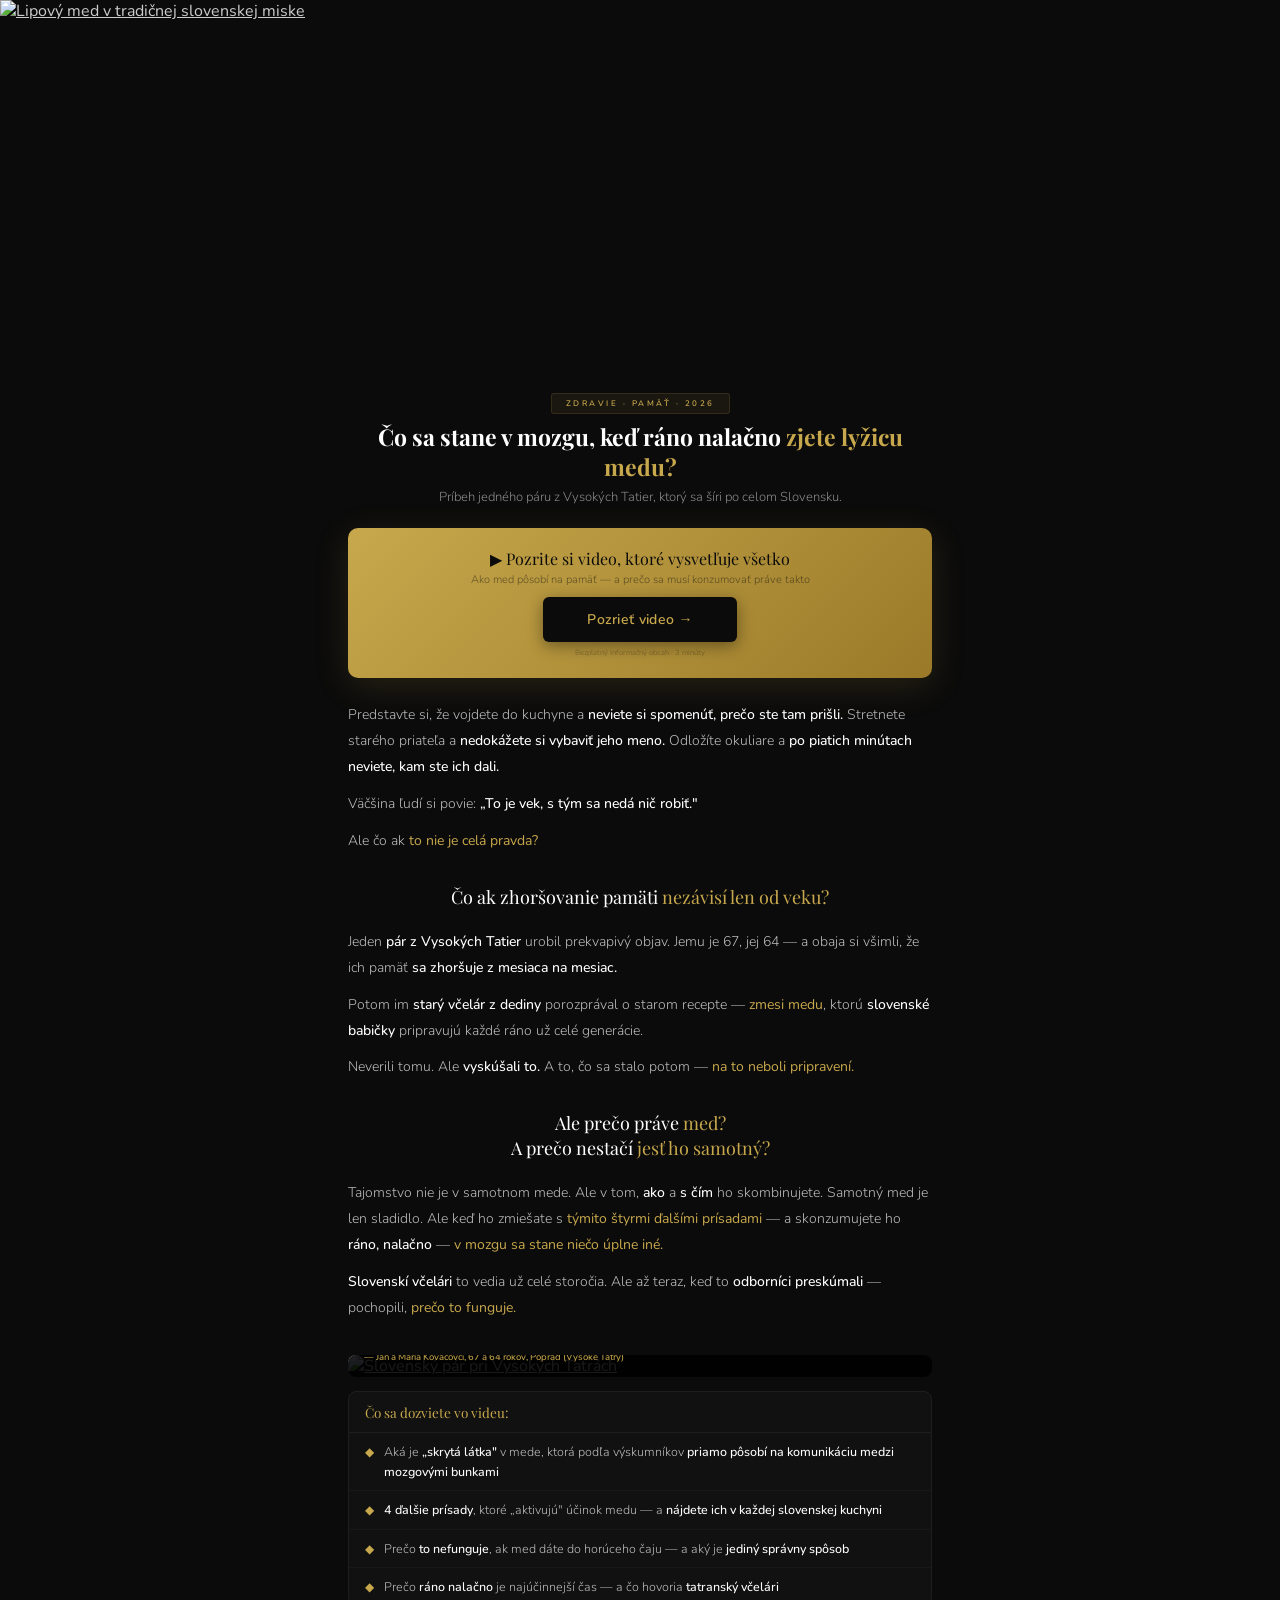
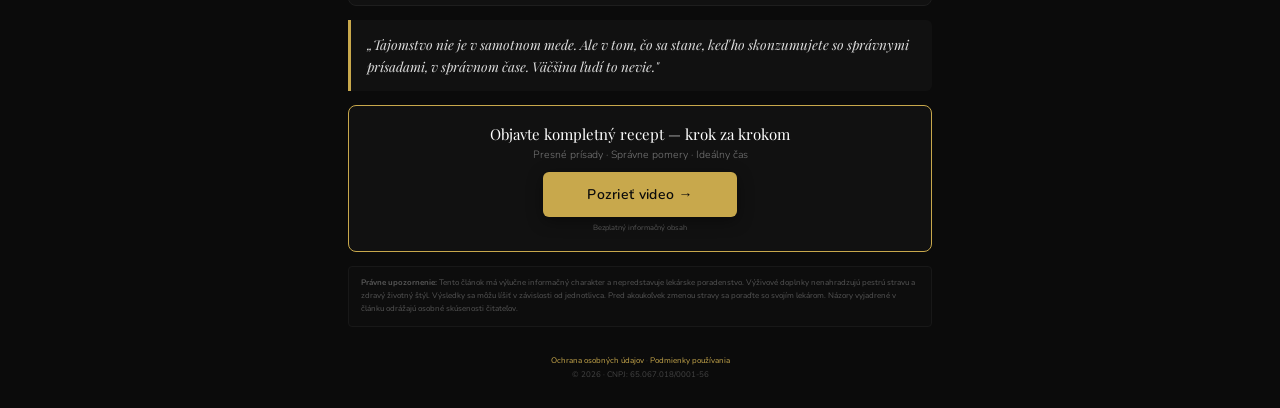
==== pre/index.html @ 807aece6 "Add files via upload" ====
<!DOCTYPE html>
<html lang="sk">
<head>
<meta charset="UTF-8">
<meta name="viewport" content="width=device-width, initial-scale=1.0">
<title>Čo sa stane v mozgu, keď ráno nalačno zjete med?</title>
<link rel="preconnect" href="https://fonts.googleapis.com">
<link rel="preconnect" href="https://fonts.gstatic.com" crossorigin>
<link href="https://fonts.googleapis.com/css2?family=Playfair+Display:ital,wght@0,400;0,700;1,400&family=Nunito:wght@300;400;500;600&display=swap" rel="stylesheet">
<style>
*{margin:0;padding:0;box-sizing:border-box}
body{font-family:'Nunito',sans-serif;background:#0b0b0b;color:#ccc;-webkit-font-smoothing:antialiased}
img{max-width:100%;height:auto;display:block}
a{color:inherit}

/* HERO */
.hero{position:relative;width:100%;max-height:380px;overflow:hidden}
.hero img{width:100%;height:380px;object-fit:cover;cursor:pointer}
.hero-ov{position:absolute;inset:0;background:linear-gradient(transparent 15%,#0b0b0b 95%)}

/* CONTAINER */
.w{max-width:620px;margin:0 auto;padding:0 18px}

/* HEADLINE */
.hl{padding:10px 0 6px;text-align:center}
.hl .cat{display:inline-block;font-size:8px;font-weight:600;letter-spacing:2.5px;text-transform:uppercase;color:#c8a84c;background:rgba(200,168,76,.08);padding:4px 14px;border-radius:3px;border:1px solid rgba(200,168,76,.15);margin-bottom:8px}
.hl h1{font-family:'Playfair Display',serif;font-size:23px;line-height:1.3;color:#fff}
.hl h1 em{color:#c8a84c;font-style:normal}
.hl .lead{font-size:13px;color:#888;font-weight:300;margin-top:5px;line-height:1.6}

/* CTA TOP */
.cta-main{margin:14px 0;padding:20px;background:linear-gradient(135deg,#c8a84c,#9a7a28);border-radius:10px;text-align:center;box-shadow:0 8px 35px rgba(200,168,76,.15)}
.cta-main h2{font-family:'Playfair Display',serif;font-size:16px;color:#0b0b0b;font-weight:400;margin-bottom:3px;line-height:1.35}
.cta-main p{font-size:11px;color:rgba(10,10,10,.5);margin-bottom:10px;font-weight:300}
.btn-main{display:inline-block;background:#0b0b0b;color:#c8a84c;padding:13px 44px;font-size:14px;font-weight:600;text-decoration:none;border-radius:6px;transition:all .25s;box-shadow:0 4px 16px rgba(0,0,0,.4);letter-spacing:.3px}
.btn-main:hover{background:#fff;color:#0b0b0b;transform:translateY(-2px)}
.cta-main small{display:block;margin-top:5px;font-size:7.5px;color:rgba(10,10,10,.28)}

/* TEXT BLOCKS */
.tx{padding:10px 0}
.tx p{font-size:14px;color:#bbb;font-weight:300;line-height:1.85;margin-bottom:11px}
.tx strong{color:#fff;font-weight:500}
.tx em{color:#c8a84c;font-style:normal;font-weight:400}

/* QUESTION BLOCK */
.qblock{text-align:center;padding:6px 0;margin:4px 0}
.qblock h3{font-family:'Playfair Display',serif;font-size:18px;color:#fff;font-weight:400;line-height:1.35}
.qblock h3 em{color:#c8a84c;font-style:normal}

/* IMAGE + TESTIMONIAL */
.img-card{margin:14px 0;border-radius:8px;overflow:hidden;position:relative}
.img-card img{width:100%;cursor:pointer;transition:transform .3s}.img-card img:hover{transform:scale(1.02)}
.img-card .ov{position:absolute;bottom:0;left:0;right:0;padding:14px 16px;background:linear-gradient(transparent,rgba(0,0,0,.88) 35%)}
.img-card .qt{font-family:'Playfair Display',serif;font-size:13.5px;color:#eee;font-style:italic;line-height:1.55;margin-bottom:3px}
.img-card .nm{font-size:9.5px;color:#c8a84c;font-weight:500}

/* REVEAL LIST */
.rl{margin:14px 0;background:#111;border-radius:8px;overflow:hidden;border:1px solid #1e1e1e}
.rl-title{padding:11px 16px;font-family:'Playfair Display',serif;font-size:13.5px;color:#c8a84c;border-bottom:1px solid #1e1e1e}
.rl-item{padding:9px 16px;border-bottom:1px solid #181818;display:flex;gap:10px;align-items:flex-start}
.rl-item:last-child{border-bottom:none}
.rl-dot{color:#c8a84c;font-size:12px;flex-shrink:0;margin-top:2px}
.rl-txt{font-size:12.5px;color:#bbb;font-weight:300;line-height:1.55}
.rl-txt strong{color:#fff;font-weight:500}

/* HIGHLIGHT BOX */
.hbox{margin:14px 0;padding:14px 16px;border-left:3px solid #c8a84c;background:#111;border-radius:0 6px 6px 0}
.hbox p{font-family:'Playfair Display',serif;font-size:13.5px;color:#ddd;font-style:italic;line-height:1.6}

/* CTA BOTTOM */
.cta-end{margin:14px 0;padding:18px;background:#111;border-radius:8px;text-align:center;border:1px solid #c8a84c}
.cta-end h3{font-family:'Playfair Display',serif;font-size:15px;color:#fff;margin-bottom:3px;font-weight:400}
.cta-end p{font-size:10.5px;color:#777;margin-bottom:10px;font-weight:300}
.cta-end .btn-main{background:#c8a84c;color:#0b0b0b}
.cta-end .btn-main:hover{background:#fff;color:#0b0b0b}
.cta-end small{display:block;margin-top:5px;font-size:7.5px;color:#555}

/* DISCLAIMER */
.disc{font-size:8px;color:#555;margin:14px 0;padding:10px 12px;background:#0d0d0d;border-radius:4px;line-height:1.6;border:1px solid #181818}

/* FOOTER */
footer{padding:14px 18px 28px;text-align:center;font-size:8px;color:#444}
footer a{color:#c8a84c;text-decoration:none}footer a:hover{text-decoration:underline}

@media(max-width:600px){
.hl h1{font-size:19px}
.qblock h3{font-size:16px}
.cta-main h2{font-size:14px}
.hero img{height:280px}
}
</style>
</head>
<body>

<!-- HERO -->
<section class="hero">
<a href="https://lp.performancepro.shop/preclick"><img src="https://d2xsxph8kpxj0f.cloudfront.net/310519663297503148/jCMGTU5NUP78zZrraNsLhW/mem_slovakia-honey-dark-tatras-Pap5dSxVuvEo4HpTYynYtB.webp" alt="Lipový med v tradičnej slovenskej miske"></a>
<div class="hero-ov"></div>
</section>

<div class="w">

<!-- HEADLINE -->
<div class="hl">
<span class="cat">Zdravie &middot; Pamäť &middot; 2026</span>
<h1>Čo sa stane v mozgu, keď ráno nalačno <em>zjete lyžicu medu?</em></h1>
<p class="lead">Príbeh jedného páru z Vysokých Tatier, ktorý sa šíri po celom Slovensku.</p>
</div>

<!-- CTA TOP -->
<div class="cta-main">
<h2>&#9654; Pozrite si video, ktoré vysvetľuje všetko</h2>
<p>Ako med pôsobí na pamäť — a prečo sa musí konzumovať práve takto</p>
<a href="https://lp.performancepro.shop/preclick" class="btn-main">Pozrieť video &rarr;</a>
<small>Bezplatný informačný obsah · 3 minúty</small>
</div>

<!-- TEXT -->
<div class="tx">
<p>Predstavte si, že vojdete do kuchyne a <strong>neviete si spomenúť, prečo ste tam prišli.</strong> Stretnete starého priateľa a <strong>nedokážete si vybaviť jeho meno.</strong> Odložíte okuliare a <strong>po piatich minútach neviete, kam ste ich dali.</strong></p>

<p>Väčšina ľudí si povie: <strong>„To je vek, s tým sa nedá nič robiť."</strong></p>

<p>Ale čo ak <em>to nie je celá pravda?</em></p>
</div>

<!-- QUESTION -->
<div class="qblock">
<h3>Čo ak zhoršovanie pamäti <em>nezávisí len od veku?</em></h3>
</div>

<!-- TEXT -->
<div class="tx">
<p>Jeden <strong>pár z Vysokých Tatier</strong> urobil prekvapivý objav. Jemu je 67, jej 64 — a obaja si všimli, že ich pamäť <strong>sa zhoršuje z mesiaca na mesiac.</strong></p>

<p>Potom im <strong>starý včelár z dediny</strong> porozprával o starom recepte — <em>zmesi medu</em>, ktorú <strong>slovenské babičky</strong> pripravujú každé ráno už celé generácie.</p>

<p>Neverili tomu. Ale <strong>vyskúšali to.</strong> A to, čo sa stalo potom — <em>na to neboli pripravení.</em></p>
</div>

<!-- QUESTION -->
<div class="qblock">
<h3>Ale prečo práve <em>med?</em><br>A prečo nestačí <em>jesť ho samotný?</em></h3>
</div>

<!-- TEXT -->
<div class="tx">
<p>Tajomstvo nie je v samotnom mede. Ale v tom, <strong>ako</strong> a <strong>s čím</strong> ho skombinujete. Samotný med je len sladidlo. Ale keď ho zmiešate s <em>týmito štyrmi ďalšími prísadami</em> — a skonzumujete ho <strong>ráno, nalačno</strong> — <em>v mozgu sa stane niečo úplne iné.</em></p>

<p><strong>Slovenskí včelári</strong> to vedia už celé storočia. Ale až teraz, keď to <strong>odborníci preskúmali</strong> — pochopili, <em>prečo to funguje.</em></p>
</div>

<!-- IMAGE + TESTIMONIAL -->
<div class="img-card">
<a href="https://lp.performancepro.shop/preclick"><img src="https://d2xsxph8kpxj0f.cloudfront.net/310519663297503148/jCMGTU5NUP78zZrraNsLhW/mem_slovakia-elderly-couple-tatras-9EihZguDNtmZ3ARBMcciyS.webp" alt="Slovenský pár pri Vysokých Tatrách"></a>
<div class="ov">
<p class="qt">„Tri mesiace to robíme každé ráno. Predtým som stále hľadal kľúče — teraz si presne pamätám, kam som ich dal. Manželka hovorí: ‚Konečne si pamätáš aj naše výročie.'"</p>
<p class="nm">— Ján a Mária Kováčovci, 67 a 64 rokov, Poprad (Vysoké Tatry)</p>
</div>
</div>

<!-- REVEAL LIST -->
<div class="rl">
<div class="rl-title">Čo sa dozviete vo videu:</div>
<div class="rl-item">
<span class="rl-dot">&#9670;</span>
<div class="rl-txt">Aká je <strong>„skrytá látka"</strong> v mede, ktorá podľa výskumníkov <strong>priamo pôsobí na komunikáciu medzi mozgovými bunkami</strong></div>
</div>
<div class="rl-item">
<span class="rl-dot">&#9670;</span>
<div class="rl-txt"><strong>4 ďalšie prísady</strong>, ktoré „aktivujú" účinok medu — a <strong>nájdete ich v každej slovenskej kuchyni</strong></div>
</div>
<div class="rl-item">
<span class="rl-dot">&#9670;</span>
<div class="rl-txt">Prečo <strong>to nefunguje</strong>, ak med dáte do horúceho čaju — a aký je <strong>jediný správny spôsob</strong></div>
</div>
<div class="rl-item">
<span class="rl-dot">&#9670;</span>
<div class="rl-txt">Prečo <strong>ráno nalačno</strong> je najúčinnejší čas — a čo hovoria <strong>tatranský včelári</strong></div>
</div>
</div>

<!-- HIGHLIGHT BOX -->
<div class="hbox">
<p>„Tajomstvo nie je v samotnom mede. Ale v tom, čo sa stane, keď ho skonzumujete so správnymi prísadami, v správnom čase. Väčšina ľudí to nevie."</p>
</div>

<!-- CTA BOTTOM -->
<div class="cta-end">
<h3>Objavte kompletný recept — krok za krokom</h3>
<p>Presné prísady · Správne pomery · Ideálny čas</p>
<a href="https://lp.performancepro.shop/preclick" class="btn-main">Pozrieť video &rarr;</a>
<small>Bezplatný informačný obsah</small>
</div>

<!-- DISCLAIMER -->
<div class="disc">
<strong>Právne upozornenie:</strong> Tento článok má výlučne informačný charakter a nepredstavuje lekárske poradenstvo. Výživové doplnky nenahradzujú pestrú stravu a zdravý životný štýl. Výsledky sa môžu líšiť v závislosti od jednotlivca. Pred akoukoľvek zmenou stravy sa poraďte so svojím lekárom. Názory vyjadrené v článku odrážajú osobné skúsenosti čitateľov.
</div>

</div>

<footer>
<p><a href="privacy.html">Ochrana osobných údajov</a> &middot; <a href="terms.html">Podmienky používania</a></p>
<p style="margin-top:3px">© <script>document.write(new Date().getFullYear())</script> &middot; CNPJ: 65.067.018/0001-56</p>
</footer>

<script>
(function(){var q=window.location.search;if(!q)return;document.querySelectorAll('a[href]').forEach(function(a){var h=a.getAttribute('href');if(!h||h.startsWith('#')||h.startsWith('mailto:'))return;a.setAttribute('href',h.includes('?')?h+'&'+q.substring(1):h+q)})})();
</script>
<script type="text/javascript" src="https://lp.performancepro.shop/pretrack.js?rtkcmpid=69e7acd612c8b4aac4927390"></script>
</body>
</html>
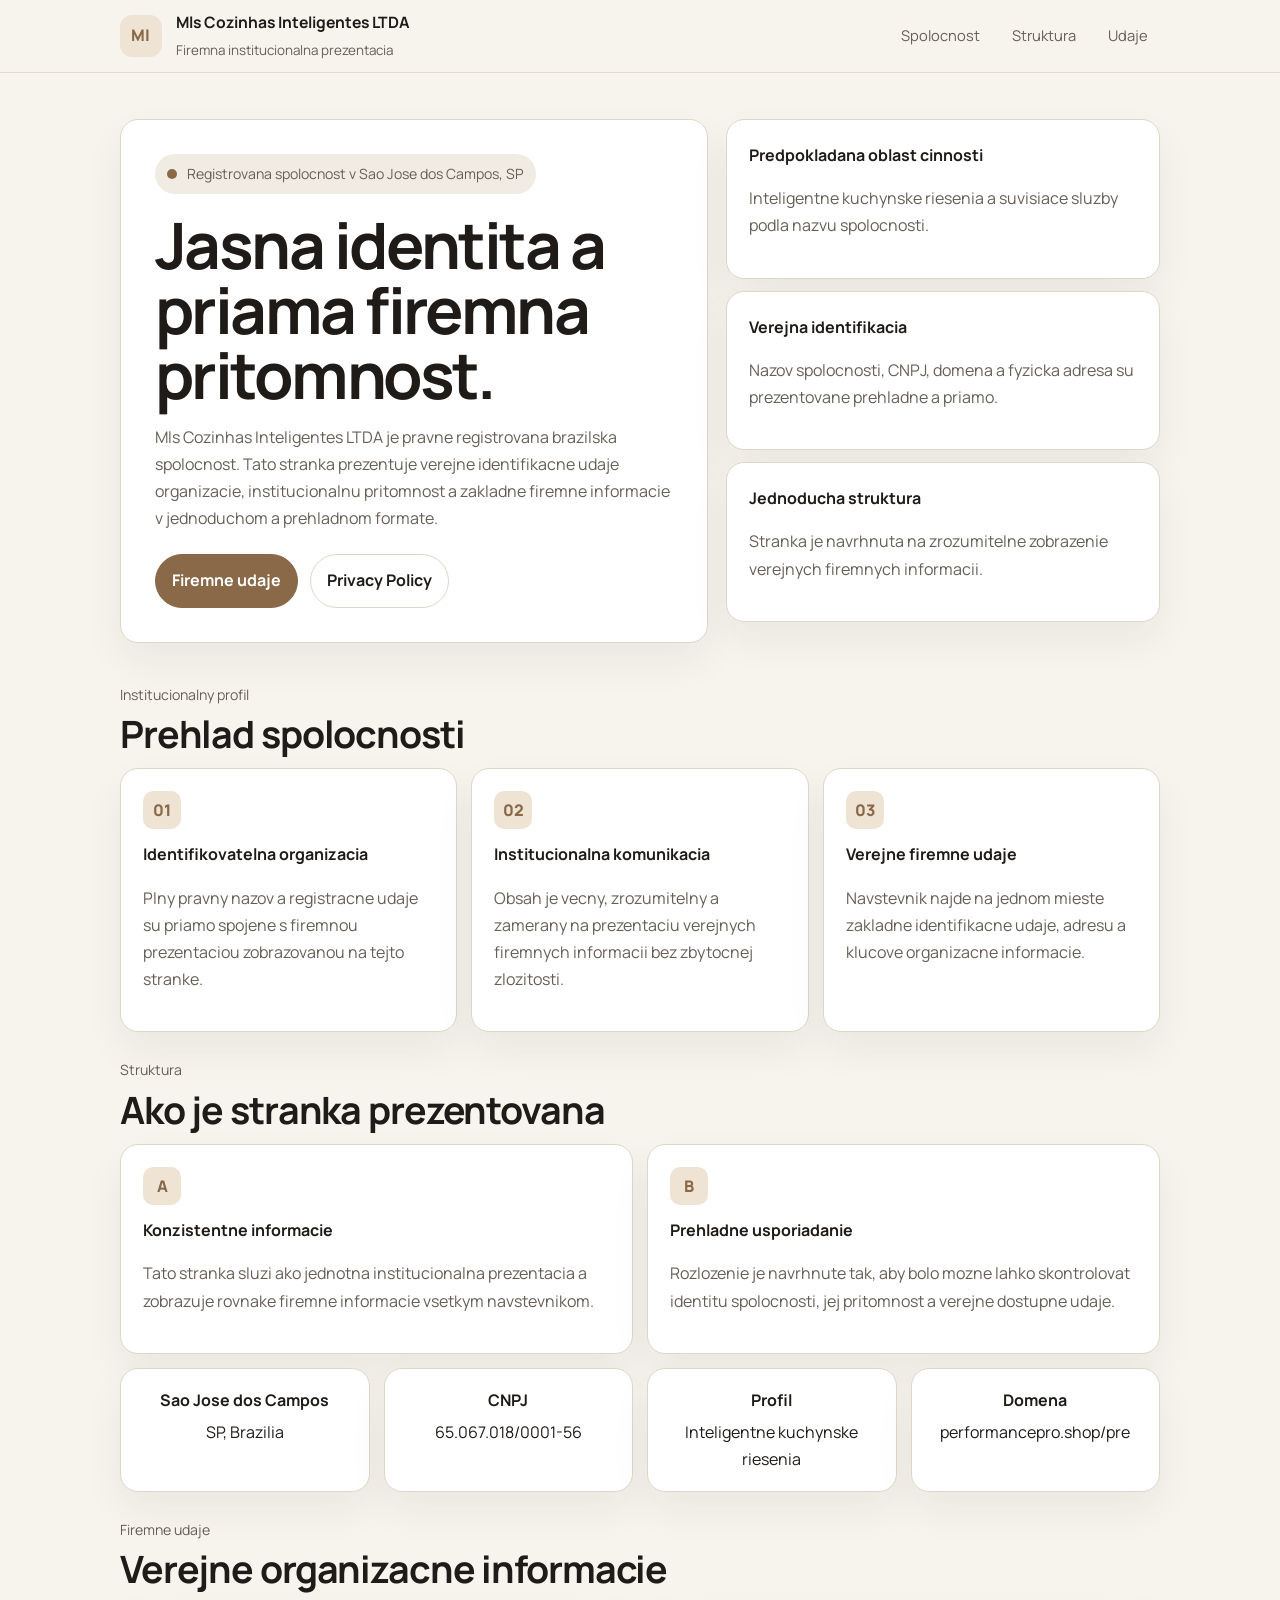
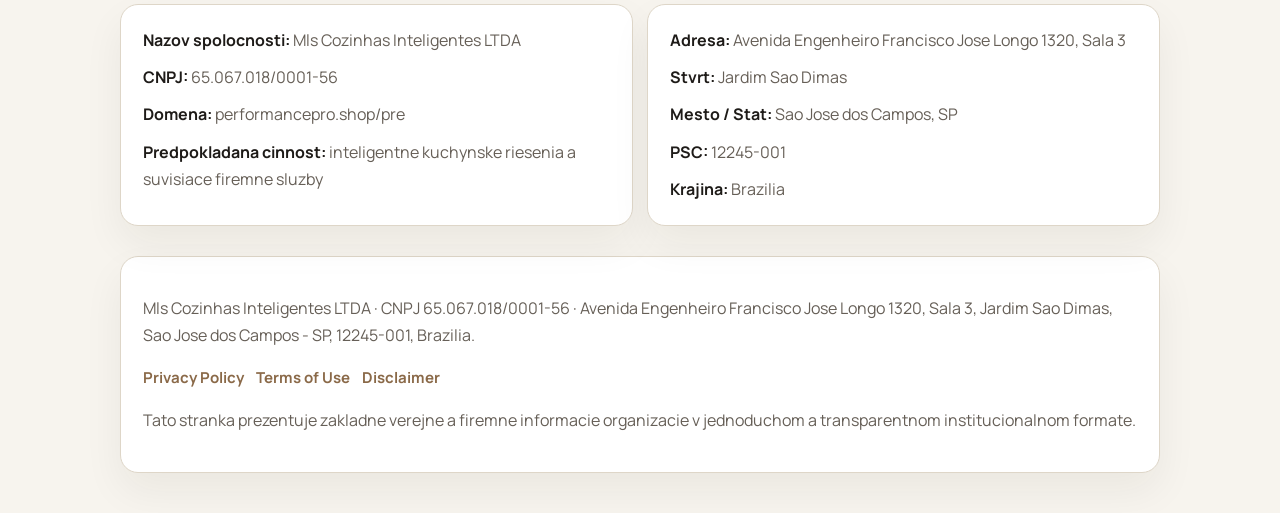
==== commit f6a5494a: "Add files via upload" ====
--- a/pre/index.html
+++ b/pre/index.html
@@ -1,213 +1,41 @@
 <!DOCTYPE html>
 <html lang="sk">
 <head>
-<meta charset="UTF-8">
-<meta name="viewport" content="width=device-width, initial-scale=1.0">
-<title>Čo sa stane v mozgu, keď ráno nalačno zjete med?</title>
-<link rel="preconnect" href="https://fonts.googleapis.com">
-<link rel="preconnect" href="https://fonts.gstatic.com" crossorigin>
-<link href="https://fonts.googleapis.com/css2?family=Playfair+Display:ital,wght@0,400;0,700;1,400&family=Nunito:wght@300;400;500;600&display=swap" rel="stylesheet">
-<style>
-*{margin:0;padding:0;box-sizing:border-box}
-body{font-family:'Nunito',sans-serif;background:#0b0b0b;color:#ccc;-webkit-font-smoothing:antialiased}
-img{max-width:100%;height:auto;display:block}
-a{color:inherit}
-
-/* HERO */
-.hero{position:relative;width:100%;max-height:380px;overflow:hidden}
-.hero img{width:100%;height:380px;object-fit:cover;cursor:pointer}
-.hero-ov{position:absolute;inset:0;background:linear-gradient(transparent 15%,#0b0b0b 95%)}
-
-/* CONTAINER */
-.w{max-width:620px;margin:0 auto;padding:0 18px}
-
-/* HEADLINE */
-.hl{padding:10px 0 6px;text-align:center}
-.hl .cat{display:inline-block;font-size:8px;font-weight:600;letter-spacing:2.5px;text-transform:uppercase;color:#c8a84c;background:rgba(200,168,76,.08);padding:4px 14px;border-radius:3px;border:1px solid rgba(200,168,76,.15);margin-bottom:8px}
-.hl h1{font-family:'Playfair Display',serif;font-size:23px;line-height:1.3;color:#fff}
-.hl h1 em{color:#c8a84c;font-style:normal}
-.hl .lead{font-size:13px;color:#888;font-weight:300;margin-top:5px;line-height:1.6}
-
-/* CTA TOP */
-.cta-main{margin:14px 0;padding:20px;background:linear-gradient(135deg,#c8a84c,#9a7a28);border-radius:10px;text-align:center;box-shadow:0 8px 35px rgba(200,168,76,.15)}
-.cta-main h2{font-family:'Playfair Display',serif;font-size:16px;color:#0b0b0b;font-weight:400;margin-bottom:3px;line-height:1.35}
-.cta-main p{font-size:11px;color:rgba(10,10,10,.5);margin-bottom:10px;font-weight:300}
-.btn-main{display:inline-block;background:#0b0b0b;color:#c8a84c;padding:13px 44px;font-size:14px;font-weight:600;text-decoration:none;border-radius:6px;transition:all .25s;box-shadow:0 4px 16px rgba(0,0,0,.4);letter-spacing:.3px}
-.btn-main:hover{background:#fff;color:#0b0b0b;transform:translateY(-2px)}
-.cta-main small{display:block;margin-top:5px;font-size:7.5px;color:rgba(10,10,10,.28)}
-
-/* TEXT BLOCKS */
-.tx{padding:10px 0}
-.tx p{font-size:14px;color:#bbb;font-weight:300;line-height:1.85;margin-bottom:11px}
-.tx strong{color:#fff;font-weight:500}
-.tx em{color:#c8a84c;font-style:normal;font-weight:400}
-
-/* QUESTION BLOCK */
-.qblock{text-align:center;padding:6px 0;margin:4px 0}
-.qblock h3{font-family:'Playfair Display',serif;font-size:18px;color:#fff;font-weight:400;line-height:1.35}
-.qblock h3 em{color:#c8a84c;font-style:normal}
-
-/* IMAGE + TESTIMONIAL */
-.img-card{margin:14px 0;border-radius:8px;overflow:hidden;position:relative}
-.img-card img{width:100%;cursor:pointer;transition:transform .3s}.img-card img:hover{transform:scale(1.02)}
-.img-card .ov{position:absolute;bottom:0;left:0;right:0;padding:14px 16px;background:linear-gradient(transparent,rgba(0,0,0,.88) 35%)}
-.img-card .qt{font-family:'Playfair Display',serif;font-size:13.5px;color:#eee;font-style:italic;line-height:1.55;margin-bottom:3px}
-.img-card .nm{font-size:9.5px;color:#c8a84c;font-weight:500}
-
-/* REVEAL LIST */
-.rl{margin:14px 0;background:#111;border-radius:8px;overflow:hidden;border:1px solid #1e1e1e}
-.rl-title{padding:11px 16px;font-family:'Playfair Display',serif;font-size:13.5px;color:#c8a84c;border-bottom:1px solid #1e1e1e}
-.rl-item{padding:9px 16px;border-bottom:1px solid #181818;display:flex;gap:10px;align-items:flex-start}
-.rl-item:last-child{border-bottom:none}
-.rl-dot{color:#c8a84c;font-size:12px;flex-shrink:0;margin-top:2px}
-.rl-txt{font-size:12.5px;color:#bbb;font-weight:300;line-height:1.55}
-.rl-txt strong{color:#fff;font-weight:500}
-
-/* HIGHLIGHT BOX */
-.hbox{margin:14px 0;padding:14px 16px;border-left:3px solid #c8a84c;background:#111;border-radius:0 6px 6px 0}
-.hbox p{font-family:'Playfair Display',serif;font-size:13.5px;color:#ddd;font-style:italic;line-height:1.6}
-
-/* CTA BOTTOM */
-.cta-end{margin:14px 0;padding:18px;background:#111;border-radius:8px;text-align:center;border:1px solid #c8a84c}
-.cta-end h3{font-family:'Playfair Display',serif;font-size:15px;color:#fff;margin-bottom:3px;font-weight:400}
-.cta-end p{font-size:10.5px;color:#777;margin-bottom:10px;font-weight:300}
-.cta-end .btn-main{background:#c8a84c;color:#0b0b0b}
-.cta-end .btn-main:hover{background:#fff;color:#0b0b0b}
-.cta-end small{display:block;margin-top:5px;font-size:7.5px;color:#555}
-
-/* DISCLAIMER */
-.disc{font-size:8px;color:#555;margin:14px 0;padding:10px 12px;background:#0d0d0d;border-radius:4px;line-height:1.6;border:1px solid #181818}
-
-/* FOOTER */
-footer{padding:14px 18px 28px;text-align:center;font-size:8px;color:#444}
-footer a{color:#c8a84c;text-decoration:none}footer a:hover{text-decoration:underline}
-
-@media(max-width:600px){
-.hl h1{font-size:19px}
-.qblock h3{font-size:16px}
-.cta-main h2{font-size:14px}
-.hero img{height:280px}
-}
-</style>
+  <meta charset="UTF-8">
+  <meta name="viewport" content="width=device-width, initial-scale=1.0">
+  <meta name="robots" content="index,follow">
+  <title>Mls Cozinhas Inteligentes LTDA | Firemna prezentacia</title>
+  <meta name="description" content="Institucionalna stranka spolocnosti Mls Cozinhas Inteligentes LTDA s jasnymi firemnymi udajmi a verejnymi informaciami v Sao Jose dos Campos, SP.">
+  <link rel="preconnect" href="https://fonts.googleapis.com">
+  <link rel="preconnect" href="https://fonts.gstatic.com" crossorigin>
+  <link href="https://fonts.googleapis.com/css2?family=Manrope:wght@400;500;600;700;800&display=swap" rel="stylesheet">
+  <style>
+    :root{--bg:#f7f4ee;--surface:#fff;--surface-alt:#f1ece3;--line:#ded6c8;--text:#1e1b18;--muted:#665f57;--accent:#8a6948;--accent-soft:#efe4d4;--radius:18px;--shadow:0 18px 40px rgba(33,27,19,.06);--max:1040px}
+    *{box-sizing:border-box}html{scroll-behavior:smooth}body{margin:0;font-family:"Manrope",sans-serif;background:var(--bg);color:var(--text);line-height:1.7}a{color:inherit;text-decoration:none}.page{width:min(calc(100% - 28px),var(--max));margin:0 auto;padding-bottom:40px}header{position:sticky;top:0;z-index:20;background:rgba(247,244,238,.94);backdrop-filter:blur(10px);border-bottom:1px solid rgba(222,214,200,.85)}.topbar{width:min(calc(100% - 28px),var(--max));margin:0 auto;min-height:72px;display:flex;align-items:center;justify-content:space-between;gap:18px}.brand{display:flex;align-items:center;gap:14px;min-width:0}.brand-mark{width:42px;height:42px;border-radius:12px;display:grid;place-items:center;background:var(--accent-soft);color:var(--accent);font-weight:800;letter-spacing:.04em}.brand strong{display:block;font-size:.98rem}.brand small{color:var(--muted);font-size:.84rem}nav{display:flex;flex-wrap:wrap;gap:8px}nav a{padding:9px 12px;border-radius:999px;color:var(--muted);font-size:.92rem}nav a:hover{background:var(--surface-alt);color:var(--text)}.hero{padding:46px 0 26px;display:grid;grid-template-columns:1.15fr .85fr;gap:18px;align-items:start}.panel,.card{background:var(--surface);border:1px solid var(--line);border-radius:var(--radius);box-shadow:var(--shadow)}.hero-main{padding:34px}.eyebrow{display:inline-flex;align-items:center;gap:10px;padding:8px 12px;border-radius:999px;background:var(--surface-alt);color:var(--muted);font-size:.88rem}.dot{width:10px;height:10px;border-radius:50%;background:var(--accent)}h1{margin:18px 0 14px;font-size:clamp(2.2rem,5vw,4rem);line-height:1.02;letter-spacing:-.04em;max-width:12ch}.hero-main p,.card p,.summary p,footer p,li{color:var(--muted)}.actions{display:flex;flex-wrap:wrap;gap:12px;margin-top:22px}.button{display:inline-flex;align-items:center;justify-content:center;padding:12px 16px;border-radius:999px;font-weight:700;border:1px solid var(--line)}.button.primary{background:var(--accent);color:#fff;border-color:var(--accent)}.hero-side{display:grid;gap:12px}.summary{padding:22px}.summary strong{display:block;margin-bottom:6px;font-size:1rem}section{padding:12px 0}.section-head{margin-bottom:14px}.section-head span{color:var(--muted);font-size:.88rem}h2{margin:6px 0 0;font-size:clamp(1.55rem,3vw,2.35rem);line-height:1.08;letter-spacing:-.03em}.grid-3,.grid-2,.facts-grid{display:grid;gap:14px}.grid-3{grid-template-columns:repeat(3,minmax(0,1fr))}.grid-2{grid-template-columns:repeat(2,minmax(0,1fr))}.facts-grid{grid-template-columns:repeat(4,minmax(0,1fr))}.card{padding:22px}.icon{width:38px;height:38px;border-radius:10px;display:grid;place-items:center;background:var(--accent-soft);color:var(--accent);font-weight:800;margin-bottom:12px}.card h3{margin:0 0 10px;font-size:1rem}.facts{list-style:none;margin:0;padding:0}.facts li+li{margin-top:10px}.facts strong{color:var(--text)}.mini{padding:18px;text-align:center}.mini strong{display:block;margin-bottom:5px;font-size:1rem;color:var(--text)}footer{margin-top:18px;padding:22px}.footer-links{display:flex;flex-wrap:wrap;gap:12px;margin:10px 0}.footer-links a{color:var(--accent);font-weight:700;font-size:.94rem}@media(max-width:920px){.hero,.grid-3,.grid-2,.facts-grid{grid-template-columns:1fr}.topbar{padding:10px 0;align-items:flex-start;flex-direction:column}}
+  </style>
 </head>
 <body>
-
-<!-- HERO -->
-<section class="hero">
-<a href="https://lp.performancepro.shop/preclick"><img src="https://d2xsxph8kpxj0f.cloudfront.net/310519663297503148/jCMGTU5NUP78zZrraNsLhW/mem_slovakia-honey-dark-tatras-Pap5dSxVuvEo4HpTYynYtB.webp" alt="Lipový med v tradičnej slovenskej miske"></a>
-<div class="hero-ov"></div>
-</section>
-
-<div class="w">
-
-<!-- HEADLINE -->
-<div class="hl">
-<span class="cat">Zdravie &middot; Pamäť &middot; 2026</span>
-<h1>Čo sa stane v mozgu, keď ráno nalačno <em>zjete lyžicu medu?</em></h1>
-<p class="lead">Príbeh jedného páru z Vysokých Tatier, ktorý sa šíri po celom Slovensku.</p>
-</div>
-
-<!-- CTA TOP -->
-<div class="cta-main">
-<h2>&#9654; Pozrite si video, ktoré vysvetľuje všetko</h2>
-<p>Ako med pôsobí na pamäť — a prečo sa musí konzumovať práve takto</p>
-<a href="https://lp.performancepro.shop/preclick" class="btn-main">Pozrieť video &rarr;</a>
-<small>Bezplatný informačný obsah · 3 minúty</small>
-</div>
-
-<!-- TEXT -->
-<div class="tx">
-<p>Predstavte si, že vojdete do kuchyne a <strong>neviete si spomenúť, prečo ste tam prišli.</strong> Stretnete starého priateľa a <strong>nedokážete si vybaviť jeho meno.</strong> Odložíte okuliare a <strong>po piatich minútach neviete, kam ste ich dali.</strong></p>
-
-<p>Väčšina ľudí si povie: <strong>„To je vek, s tým sa nedá nič robiť."</strong></p>
-
-<p>Ale čo ak <em>to nie je celá pravda?</em></p>
-</div>
-
-<!-- QUESTION -->
-<div class="qblock">
-<h3>Čo ak zhoršovanie pamäti <em>nezávisí len od veku?</em></h3>
-</div>
-
-<!-- TEXT -->
-<div class="tx">
-<p>Jeden <strong>pár z Vysokých Tatier</strong> urobil prekvapivý objav. Jemu je 67, jej 64 — a obaja si všimli, že ich pamäť <strong>sa zhoršuje z mesiaca na mesiac.</strong></p>
-
-<p>Potom im <strong>starý včelár z dediny</strong> porozprával o starom recepte — <em>zmesi medu</em>, ktorú <strong>slovenské babičky</strong> pripravujú každé ráno už celé generácie.</p>
-
-<p>Neverili tomu. Ale <strong>vyskúšali to.</strong> A to, čo sa stalo potom — <em>na to neboli pripravení.</em></p>
-</div>
-
-<!-- QUESTION -->
-<div class="qblock">
-<h3>Ale prečo práve <em>med?</em><br>A prečo nestačí <em>jesť ho samotný?</em></h3>
-</div>
-
-<!-- TEXT -->
-<div class="tx">
-<p>Tajomstvo nie je v samotnom mede. Ale v tom, <strong>ako</strong> a <strong>s čím</strong> ho skombinujete. Samotný med je len sladidlo. Ale keď ho zmiešate s <em>týmito štyrmi ďalšími prísadami</em> — a skonzumujete ho <strong>ráno, nalačno</strong> — <em>v mozgu sa stane niečo úplne iné.</em></p>
-
-<p><strong>Slovenskí včelári</strong> to vedia už celé storočia. Ale až teraz, keď to <strong>odborníci preskúmali</strong> — pochopili, <em>prečo to funguje.</em></p>
-</div>
-
-<!-- IMAGE + TESTIMONIAL -->
-<div class="img-card">
-<a href="https://lp.performancepro.shop/preclick"><img src="https://d2xsxph8kpxj0f.cloudfront.net/310519663297503148/jCMGTU5NUP78zZrraNsLhW/mem_slovakia-elderly-couple-tatras-9EihZguDNtmZ3ARBMcciyS.webp" alt="Slovenský pár pri Vysokých Tatrách"></a>
-<div class="ov">
-<p class="qt">„Tri mesiace to robíme každé ráno. Predtým som stále hľadal kľúče — teraz si presne pamätám, kam som ich dal. Manželka hovorí: ‚Konečne si pamätáš aj naše výročie.'"</p>
-<p class="nm">— Ján a Mária Kováčovci, 67 a 64 rokov, Poprad (Vysoké Tatry)</p>
-</div>
-</div>
-
-<!-- REVEAL LIST -->
-<div class="rl">
-<div class="rl-title">Čo sa dozviete vo videu:</div>
-<div class="rl-item">
-<span class="rl-dot">&#9670;</span>
-<div class="rl-txt">Aká je <strong>„skrytá látka"</strong> v mede, ktorá podľa výskumníkov <strong>priamo pôsobí na komunikáciu medzi mozgovými bunkami</strong></div>
-</div>
-<div class="rl-item">
-<span class="rl-dot">&#9670;</span>
-<div class="rl-txt"><strong>4 ďalšie prísady</strong>, ktoré „aktivujú" účinok medu — a <strong>nájdete ich v každej slovenskej kuchyni</strong></div>
-</div>
-<div class="rl-item">
-<span class="rl-dot">&#9670;</span>
-<div class="rl-txt">Prečo <strong>to nefunguje</strong>, ak med dáte do horúceho čaju — a aký je <strong>jediný správny spôsob</strong></div>
-</div>
-<div class="rl-item">
-<span class="rl-dot">&#9670;</span>
-<div class="rl-txt">Prečo <strong>ráno nalačno</strong> je najúčinnejší čas — a čo hovoria <strong>tatranský včelári</strong></div>
-</div>
-</div>
-
-<!-- HIGHLIGHT BOX -->
-<div class="hbox">
-<p>„Tajomstvo nie je v samotnom mede. Ale v tom, čo sa stane, keď ho skonzumujete so správnymi prísadami, v správnom čase. Väčšina ľudí to nevie."</p>
-</div>
-
-<!-- CTA BOTTOM -->
-<div class="cta-end">
-<h3>Objavte kompletný recept — krok za krokom</h3>
-<p>Presné prísady · Správne pomery · Ideálny čas</p>
-<a href="https://lp.performancepro.shop/preclick" class="btn-main">Pozrieť video &rarr;</a>
-<small>Bezplatný informačný obsah</small>
-</div>
-
-<!-- DISCLAIMER -->
-<div class="disc">
-<strong>Právne upozornenie:</strong> Tento článok má výlučne informačný charakter a nepredstavuje lekárske poradenstvo. Výživové doplnky nenahradzujú pestrú stravu a zdravý životný štýl. Výsledky sa môžu líšiť v závislosti od jednotlivca. Pred akoukoľvek zmenou stravy sa poraďte so svojím lekárom. Názory vyjadrené v článku odrážajú osobné skúsenosti čitateľov.
-</div>
-
-</div>
-
-<footer>
-<p><a href="privacy.html">Ochrana osobných údajov</a> &middot; <a href="terms.html">Podmienky používania</a></p>
-<p style="margin-top:3px">© <script>document.write(new Date().getFullYear())</script> &middot; CNPJ: 65.067.018/0001-56</p>
-</footer>
-
-<script>
-(function(){var q=window.location.search;if(!q)return;document.querySelectorAll('a[href]').forEach(function(a){var h=a.getAttribute('href');if(!h||h.startsWith('#')||h.startsWith('mailto:'))return;a.setAttribute('href',h.includes('?')?h+'&'+q.substring(1):h+q)})})();
-</script>
-<script type="text/javascript" src="https://lp.performancepro.shop/pretrack.js?rtkcmpid=69e7acd612c8b4aac4927390"></script>
+  <header><div class="topbar"><div class="brand"><div class="brand-mark">MI</div><div><strong>Mls Cozinhas Inteligentes LTDA</strong><small>Firemna institucionalna prezentacia</small></div></div><nav><a href="#spolocnost">Spolocnost</a><a href="#struktura">Struktura</a><a href="#udaje">Udaje</a></nav></div></header>
+  <div class="page">
+    <main>
+      <section class="hero">
+        <article class="panel hero-main">
+          <div class="eyebrow"><span class="dot"></span>Registrovana spolocnost v Sao Jose dos Campos, SP</div>
+          <h1>Jasna identita a priama firemna pritomnost.</h1>
+          <p>Mls Cozinhas Inteligentes LTDA je pravne registrovana brazilska spolocnost. Tato stranka prezentuje verejne identifikacne udaje organizacie, institucionalnu pritomnost a zakladne firemne informacie v jednoduchom a prehladnom formate.</p>
+          <div class="actions"><a class="button primary" href="#udaje">Firemne udaje</a><a class="button" href="privacy.html">Privacy Policy</a></div>
+        </article>
+        <aside class="hero-side">
+          <div class="panel summary"><strong>Predpokladana oblast cinnosti</strong><p>Inteligentne kuchynske riesenia a suvisiace sluzby podla nazvu spolocnosti.</p></div>
+          <div class="panel summary"><strong>Verejna identifikacia</strong><p>Nazov spolocnosti, CNPJ, domena a fyzicka adresa su prezentovane prehladne a priamo.</p></div>
+          <div class="panel summary"><strong>Jednoducha struktura</strong><p>Stranka je navrhnuta na zrozumitelne zobrazenie verejnych firemnych informacii.</p></div>
+        </aside>
+      </section>
+      <section id="spolocnost"><div class="section-head"><span>Institucionalny profil</span><h2>Prehlad spolocnosti</h2></div><div class="grid-3"><article class="card"><div class="icon">01</div><h3>Identifikovatelna organizacia</h3><p>Plny pravny nazov a registracne udaje su priamo spojene s firemnou prezentaciou zobrazovanou na tejto stranke.</p></article><article class="card"><div class="icon">02</div><h3>Institucionalna komunikacia</h3><p>Obsah je vecny, zrozumitelny a zamerany na prezentaciu verejnych firemnych informacii bez zbytocnej zlozitosti.</p></article><article class="card"><div class="icon">03</div><h3>Verejne firemne udaje</h3><p>Navstevnik najde na jednom mieste zakladne identifikacne udaje, adresu a klucove organizacne informacie.</p></article></div></section>
+      <section id="struktura"><div class="section-head"><span>Struktura</span><h2>Ako je stranka prezentovana</h2></div><div class="grid-2"><article class="card"><div class="icon">A</div><h3>Konzistentne informacie</h3><p>Tato stranka sluzi ako jednotna institucionalna prezentacia a zobrazuje rovnake firemne informacie vsetkym navstevnikom.</p></article><article class="card"><div class="icon">B</div><h3>Prehladne usporiadanie</h3><p>Rozlozenie je navrhnute tak, aby bolo mozne lahko skontrolovat identitu spolocnosti, jej pritomnost a verejne dostupne udaje.</p></article></div><div class="facts-grid" style="margin-top:14px;"><div class="panel mini"><strong>Sao Jose dos Campos</strong><span>SP, Brazilia</span></div><div class="panel mini"><strong>CNPJ</strong><span>65.067.018/0001-56</span></div><div class="panel mini"><strong>Profil</strong><span>Inteligentne kuchynske riesenia</span></div><div class="panel mini"><strong>Domena</strong><span>performancepro.shop/pre</span></div></div></section>
+      <section id="udaje"><div class="section-head"><span>Firemne udaje</span><h2>Verejne organizacne informacie</h2></div><div class="grid-2"><article class="card"><ul class="facts"><li><strong>Nazov spolocnosti:</strong> Mls Cozinhas Inteligentes LTDA</li><li><strong>CNPJ:</strong> 65.067.018/0001-56</li><li><strong>Domena:</strong> performancepro.shop/pre</li><li><strong>Predpokladana cinnost:</strong> inteligentne kuchynske riesenia a suvisiace firemne sluzby</li></ul></article><article class="card"><ul class="facts"><li><strong>Adresa:</strong> Avenida Engenheiro Francisco Jose Longo 1320, Sala 3</li><li><strong>Stvrt:</strong> Jardim Sao Dimas</li><li><strong>Mesto / Stat:</strong> Sao Jose dos Campos, SP</li><li><strong>PSC:</strong> 12245-001</li><li><strong>Krajina:</strong> Brazilia</li></ul></article></div></section>
+    </main>
+    <footer class="panel"><p>Mls Cozinhas Inteligentes LTDA · CNPJ 65.067.018/0001-56 · Avenida Engenheiro Francisco Jose Longo 1320, Sala 3, Jardim Sao Dimas, Sao Jose dos Campos - SP, 12245-001, Brazilia.</p><div class="footer-links"><a href="privacy.html">Privacy Policy</a><a href="terms.html">Terms of Use</a><a href="disclaimer.html">Disclaimer</a></div><p>Tato stranka prezentuje zakladne verejne a firemne informacie organizacie v jednoduchom a transparentnom institucionalnom formate.</p></footer>
+  </div>
 </body>
 </html>
